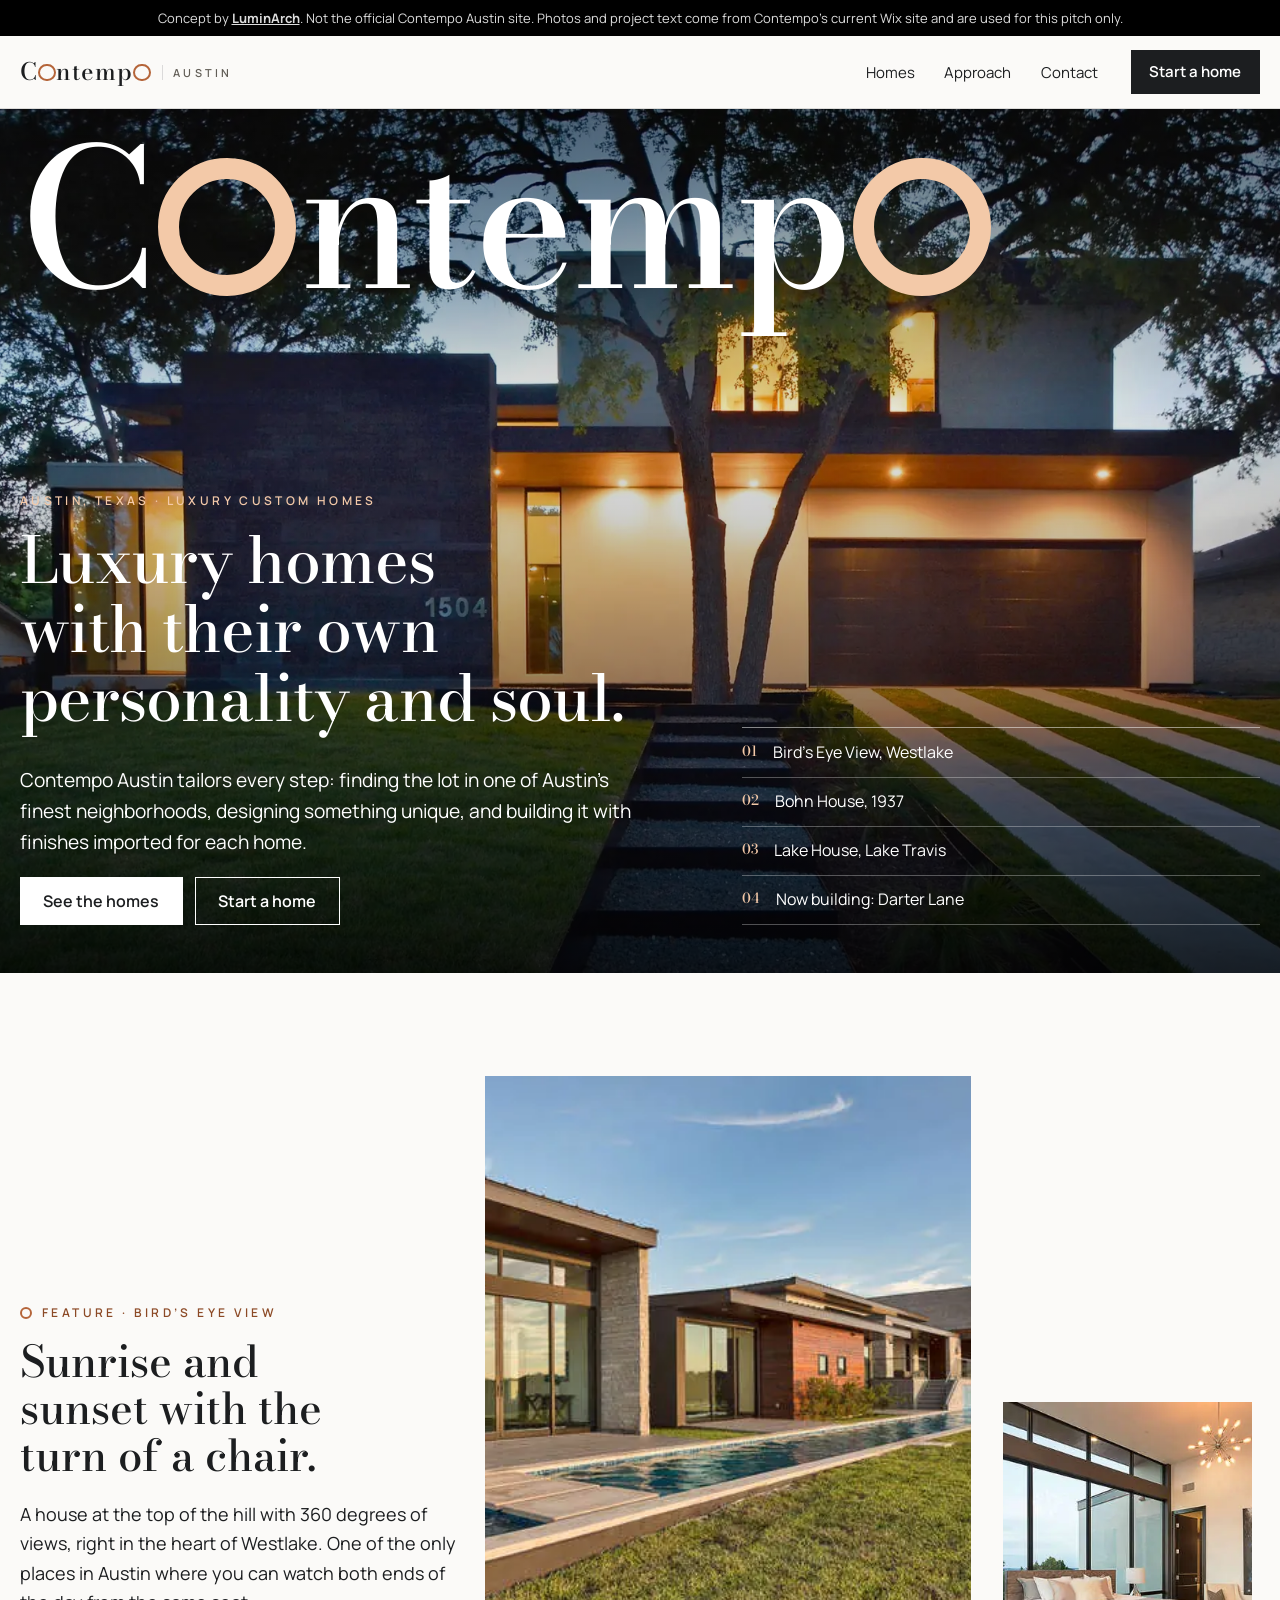
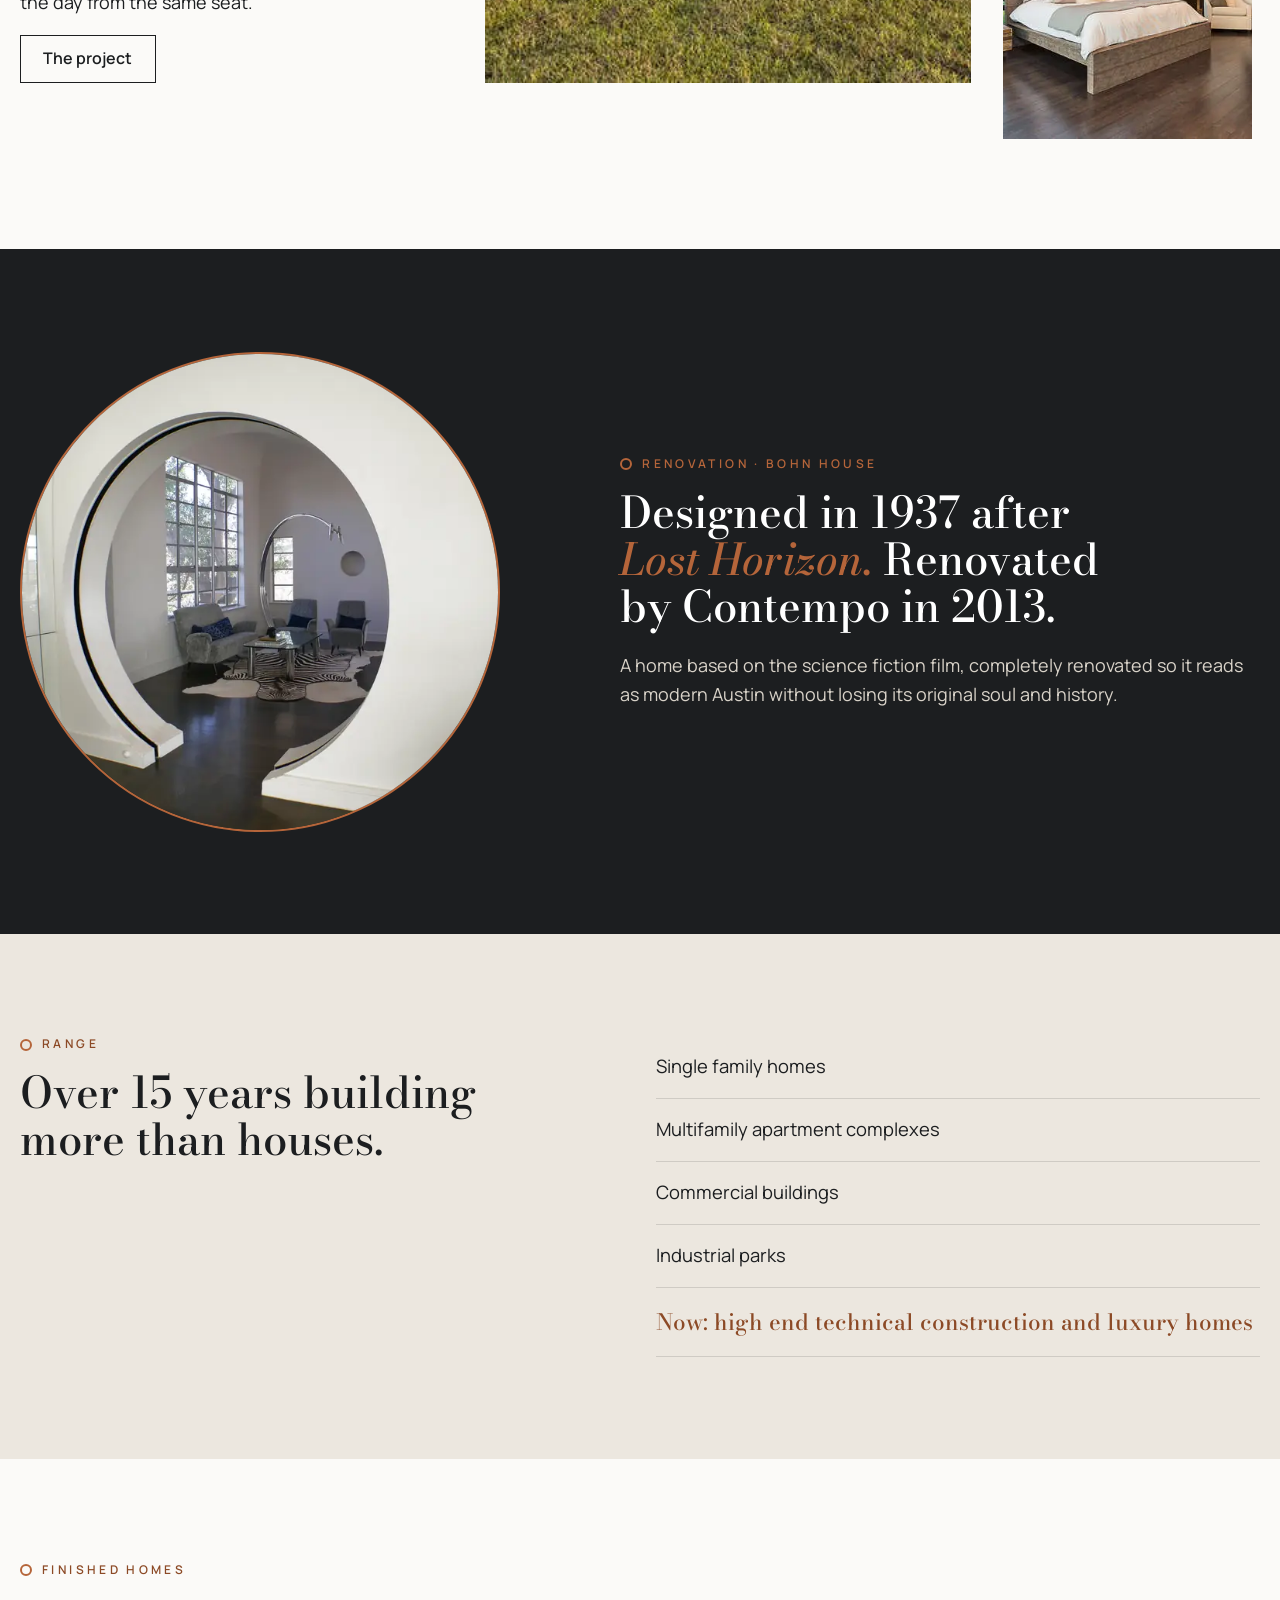
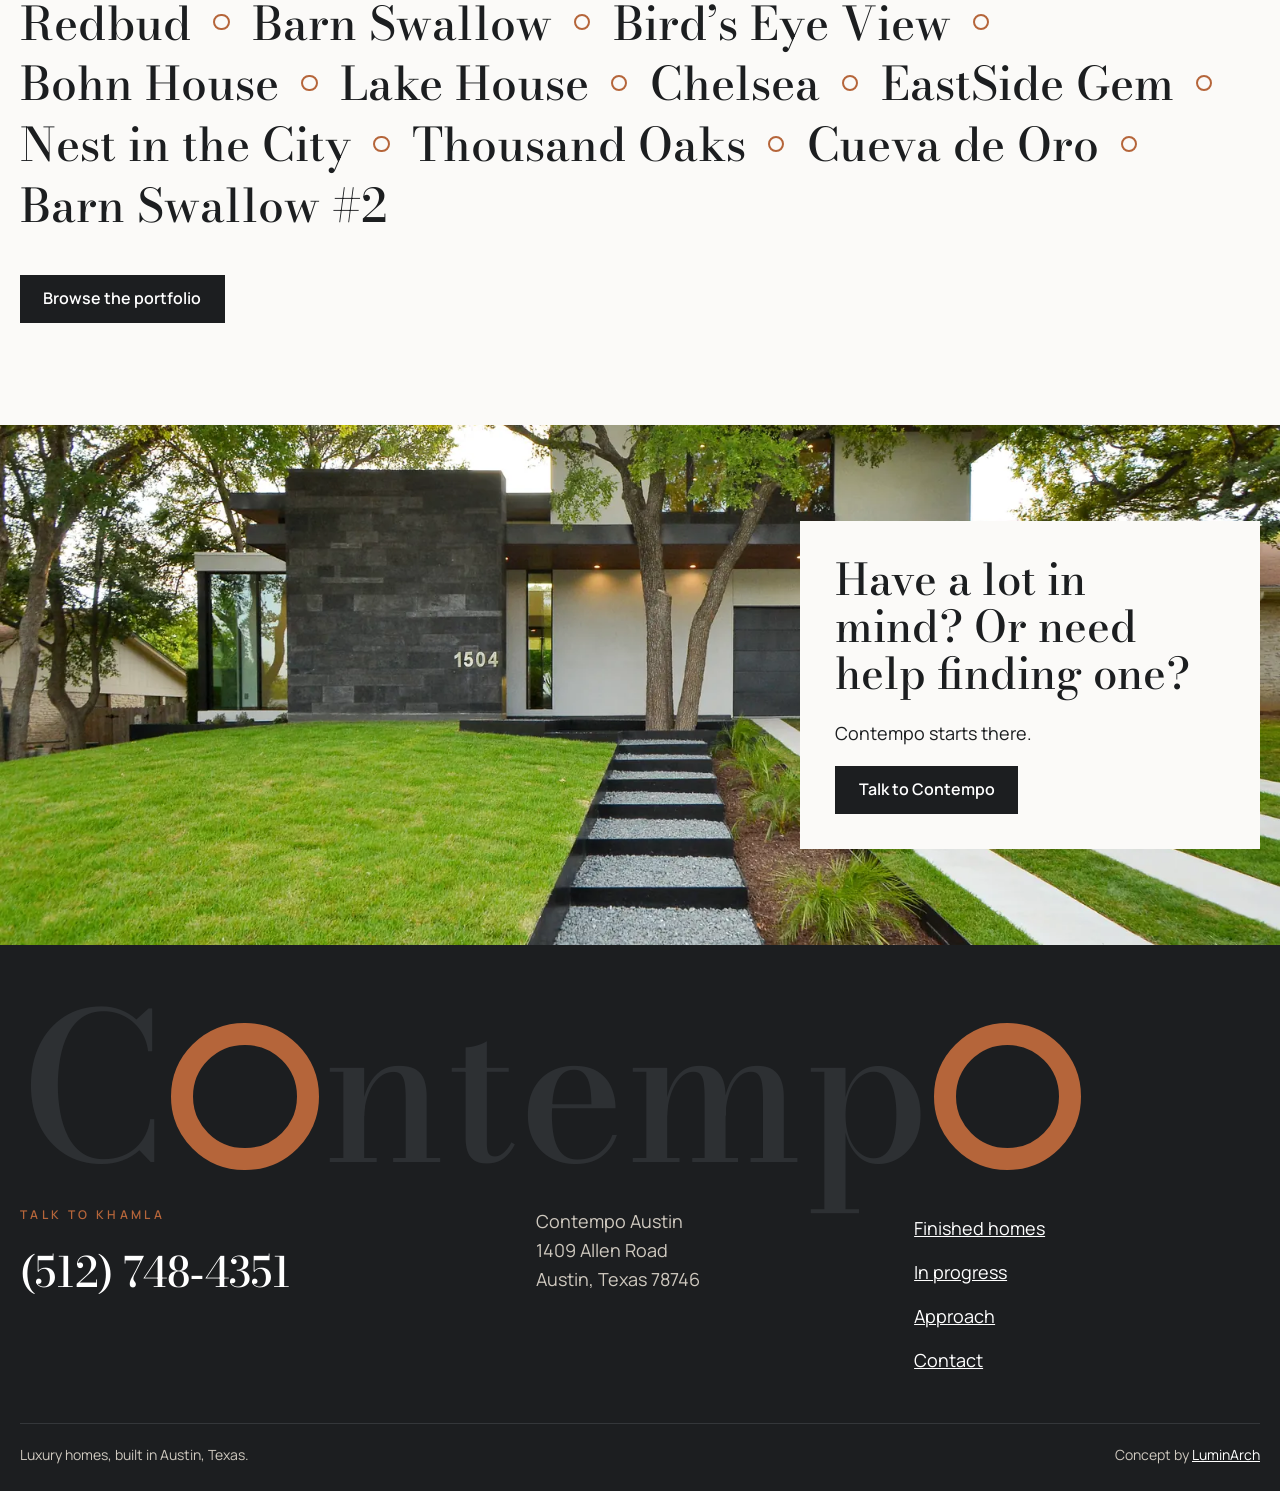
==== index.html @ 7a47520e "Concept site by LuminArch: static build, facts log, design DNA, research" ====
<!doctype html><html lang="en" class="no-js"><head><meta charset="utf-8"><meta name="viewport" content="width=device-width,initial-scale=1">
<title>Contempo Austin | Luxury Custom Homes in Westlake and Austin</title><meta name="description" content="Contempo Austin finds the lot, designs the home and builds it, with finishes imported for each project. See Bird&rsquo;s Eye View and Bohn House, then call us."><link rel="canonical" href="https://contempo-austin-demo.vercel.app/">
<meta property="og:type" content="website"><meta property="og:site_name" content="Contempo Austin (concept)"><meta property="og:title" content="Contempo Austin | Luxury Custom Homes in Westlake and Austin"><meta property="og:description" content="Contempo Austin finds the lot, designs the home and builds it, with finishes imported for each project. See Bird&rsquo;s Eye View and Bohn House, then call us."><meta property="og:url" content="https://contempo-austin-demo.vercel.app/"><meta property="og:image" content="https://contempo-austin-demo.vercel.app/og.png">
<meta name="twitter:card" content="summary_large_image"><meta name="twitter:title" content="Contempo Austin | Luxury Custom Homes in Westlake and Austin"><meta name="twitter:description" content="Contempo Austin finds the lot, designs the home and builds it, with finishes imported for each project. See Bird&rsquo;s Eye View and Bohn House, then call us."><meta name="twitter:image" content="https://contempo-austin-demo.vercel.app/og.png">
<meta name="robots" content="noindex, nofollow"><!-- concept demo, not for indexing -->
<meta name="theme-color" content="#1c1e20">
<link rel="preload" as="font" type="font/woff2" href="fonts/bodoni-moda-normal-500-latin.woff2" crossorigin><link rel="preload" as="font" type="font/woff2" href="fonts/manrope-normal-400-latin.woff2" crossorigin>
<link rel="stylesheet" href="css/design-system.css"><link rel="stylesheet" href="css/components.css"><link rel="stylesheet" href="css/pages.css">
<link rel="icon" href="data:image/svg+xml,%3Csvg xmlns='http://www.w3.org/2000/svg' viewBox='0 0 32 32'%3E%3Crect width='32' height='32' fill='%231c1e20'/%3E%3Ccircle cx='16' cy='16' r='8' stroke='%23b5653a' stroke-width='2.5' fill='none'/%3E%3C/svg%3E">
<script>document.documentElement.classList.replace('no-js','js-ready')</script><script type="application/ld+json">{"@context": "https://schema.org", "@type": "HomeAndConstructionBusiness", "name": "Contempo Austin", "legalName": "ContempoAustin Homes, LLC", "url": "https://contempo-austin-demo.vercel.app/", "telephone": "+1-512-748-4351", "founder": {"@type": "Person", "name": "Khamla Santhavi", "jobTitle": "President and Creative Director"}, "address": {"@type": "PostalAddress", "streetAddress": "1409 Allen Road", "addressLocality": "Austin", "addressRegion": "TX", "postalCode": "78746", "addressCountry": "US"}, "areaServed": "Austin, Texas", "image": "https://contempo-austin-demo.vercel.app/img/modern-dusk.webp"}</script><script type="application/ld+json">{"@context": "https://schema.org", "@type": "BreadcrumbList", "itemListElement": [{"@type": "ListItem", "position": 1, "name": "Home", "item": "https://contempo-austin-demo.vercel.app/"}]}</script></head><body class="pg-index">
<a class="skip" href="#main">Skip to content</a>
<div class="demo-bar">Concept by <a href="https://luminarch.pro">LuminArch</a>. Not the official Contempo Austin site. Photos and project text come from Contempo&rsquo;s current Wix site and are used for this pitch only.</div>
<header class="top"><div class="wrap nav"><a class="mark" href="index.html" aria-label="Contempo Austin home"><span class="wordmark">C<span class="o" aria-hidden="true"></span>ntemp<span class="o" aria-hidden="true"></span></span><small>Austin</small></a>
<button class="menu-btn" aria-expanded="false" aria-controls="menu">Menu</button><ul id="menu"><li><a href="homes.html">Homes</a></li><li><a href="approach.html">Approach</a></li><li><a href="contact.html">Contact</a></li></ul><a class="btn" href="contact.html">Start a home</a></div></header><main id="main">
<section class="cover"><div class="cover-photo"><img src="img/modern-dusk.webp" srcset="img/modern-dusk-800.webp 800w, img/modern-dusk.webp 1600w" sizes="100vw" alt="A modern Contempo home lit up at dusk, with a stepped stone path across the lawn" width="1600" height="1068" fetchpriority="high"></div>
<div class="wrap cover-in">
 <p class="cover-mast rv" aria-hidden="true">C<span class="o" aria-hidden="true"></span>ntemp<span class="o" aria-hidden="true"></span></p>
 <div class="cover-lines rv"><p class="kicker" style="color:#f3c9a8">Austin, Texas &middot; Luxury custom homes</p>
 <h1>Luxury homes with their own personality and soul.</h1>
 <p class="lede">Contempo Austin tailors every step: finding the lot in one of Austin&rsquo;s finest neighborhoods, designing something unique, and building it with finishes imported for each home.</p>
 <div class="cta"><a class="btn light" href="homes.html">See the homes</a><a class="btn btn--plain light" href="contact.html">Start a home</a></div></div>
 <ul class="cover-index rv" aria-label="In this issue"><li><span>01</span>Bird&rsquo;s Eye View, Westlake</li><li><span>02</span>Bohn House, 1937</li><li><span>03</span>Lake House, Lake Travis</li><li><span>04</span>Now building: Darter Lane</li></ul>
</div></section>

<section class="feature"><div class="wrap ft-grid">
 <div class="ft-copy rv"><p class="kicker"><span class="o" aria-hidden="true"></span> Feature &middot; Bird&rsquo;s Eye View</p><h2>Sunrise and sunset with the turn of a chair.</h2>
 <p>A house at the top of the hill with 360 degrees of views, right in the heart of Westlake. One of the only places in Austin where you can watch both ends of the day from the same seat.</p><a class="btn btn--plain" href="homes.html#birds-eye-view">The project</a></div>
 <figure class="ft-a rv"><img src="img/poolside.webp" srcset="img/poolside-800.webp 800w, img/poolside.webp 1600w" sizes="(max-width:900px) 100vw, 40vw" alt="Pool and terrace at Bird&rsquo;s Eye View" width="666" height="444" loading="lazy" decoding="async"></figure>
 <figure class="ft-b rv"><img src="img/bedroom-glass.webp" srcset="img/bedroom-glass-800.webp 800w, img/bedroom-glass.webp 1600w" sizes="(max-width:900px) 60vw, 25vw" alt="Bedroom with full height glass at Bird&rsquo;s Eye View" width="666" height="444" loading="lazy" decoding="async"></figure>
</div></section>

<section class="bohn"><div class="wrap bh-grid">
 <figure class="bh-circle rv"><img src="img/round-door.webp" srcset="img/round-door-800.webp 800w, img/round-door.webp 1600w" sizes="(max-width:900px) 80vw, 40vw" alt="The round doorway at Bohn House" width="1600" height="1228" loading="lazy" decoding="async"></figure>
 <div class="rv"><p class="kicker" style="color:var(--copper)"><span class="o" aria-hidden="true"></span> Renovation &middot; Bohn House</p><h2>Designed in 1937 after <em>Lost Horizon.</em> Renovated by Contempo in 2013.</h2>
 <p>A home based on the science fiction film, completely renovated so it reads as modern Austin without losing its original soul and history.</p></div>
</div></section>

<section class="range"><div class="wrap rg-grid">
 <div class="rv"><p class="kicker"><span class="o" aria-hidden="true"></span> Range</p><h2>Over 15 years building more than houses.</h2></div>
 <ul class="rg-list rv"><li>Single family homes</li><li>Multifamily apartment complexes</li><li>Commercial buildings</li><li>Industrial parks</li><li class="hl">Now: high end technical construction and luxury homes</li></ul>
</div></section>

<section class="index-strip"><div class="wrap"><p class="kicker rv"><span class="o" aria-hidden="true"></span> Finished homes</p>
<ol class="names rv"><li>Redbud</li><li>Barn Swallow</li><li>Bird&rsquo;s Eye View</li><li>Bohn House</li><li>Lake House</li><li>Chelsea</li><li>EastSide Gem</li><li>Nest in the City</li><li>Thousand Oaks</li><li>Cueva de Oro</li><li>Barn Swallow #2</li></ol><a class="btn" href="homes.html">Browse the portfolio</a></div></section>

<section class="closing"><div class="closing-photo"><img src="img/lawn-steps.webp" srcset="img/lawn-steps-800.webp 800w, img/lawn-steps.webp 1600w" sizes="100vw" alt="A Contempo home with stepping stones across the lawn" width="1600" height="1068" loading="lazy" decoding="async"></div><div class="wrap"><div class="cl-card rv"><h2>Have a lot in mind? Or need help finding one?</h2><p>Contempo starts there.</p><a class="btn" href="contact.html">Talk to Contempo</a></div></div></section></main><footer class="foot"><div class="wrap">
<p class="foot-mast">C<span class="o" aria-hidden="true"></span>ntemp<span class="o" aria-hidden="true"></span></p>
<div class="foot-grid"><div><p class="kicker" style="color:var(--copper)">Talk to Khamla</p><p class="foot-call"><a href="tel:+15127484351">(512) 748&#8209;4351</a></p></div>
<address>Contempo Austin<br>1409 Allen Road<br>Austin, Texas 78746</address>
<ul><li><a href="homes.html">Finished homes</a></li><li><a href="homes.html#in-progress">In progress</a></li><li><a href="approach.html">Approach</a></li><li><a href="contact.html">Contact</a></li></ul></div>
<div class="foot-row"><span>Luxury homes, built in Austin, Texas.</span><span>Concept by <a href="https://luminarch.pro">LuminArch</a></span></div></div></footer><script src="js/main.js" defer></script></body></html>
---- css/design-system.css ----
/* Contempo Austin concept tokens. Limestone and charcoal from the homes' facades, pool blue and oak green from the dusk photos, copper from the lit interiors. */
:root{
 --charcoal:#1c1e20; --limestone:#ece7df; --stone:#d9d1c4; --oak:#4a5a3a; --pool:#2c6a88; --copper:#b5653a; --copper-dk:#8c4a26; --ink:#1c1e20; --muted:#625e57; --white:#fbfaf8;
 --page:var(--white); --head:var(--charcoal); --accent:var(--copper-dk); --kick:var(--copper-dk); --link:var(--copper-dk);
 --line:rgba(28,30,32,.14); --line-strong:#8f897f; --focus:var(--pool);
 --nav-bg:rgba(251,250,248,.94); --nav-fg:var(--charcoal);
 --btn-bg:var(--charcoal); --btn-fg:#fff; --btn-plain:var(--charcoal);
 --bar-bg:#000; --bar-fg:#ddd; --ph:var(--pool); --ph-bg:rgba(44,106,136,.08);
 --display:'Bodoni Moda',Didot,Georgia,serif; --body:'Manrope',system-ui,sans-serif; --radius:0; --max:1280px;
}
@font-face {
  font-family: 'Bodoni Moda';
  font-style: italic;
  font-weight: 500;
  font-display: swap;
  src: url(../fonts/bodoni-moda-italic-500-latin.woff2) format('woff2');
  unicode-range: U+0000-00FF, U+0131, U+0152-0153, U+02BB-02BC, U+02C6, U+02DA, U+02DC, U+0304, U+0308, U+0329, U+2000-206F, U+20AC, U+2122, U+2191, U+2193, U+2212, U+2215, U+FEFF, U+FFFD;
}
@font-face {
  font-family: 'Bodoni Moda';
  font-style: normal;
  font-weight: 500;
  font-display: swap;
  src: url(../fonts/bodoni-moda-normal-500-latin.woff2) format('woff2');
  unicode-range: U+0000-00FF, U+0131, U+0152-0153, U+02BB-02BC, U+02C6, U+02DA, U+02DC, U+0304, U+0308, U+0329, U+2000-206F, U+20AC, U+2122, U+2191, U+2193, U+2212, U+2215, U+FEFF, U+FFFD;
}
@font-face {
  font-family: 'Bodoni Moda';
  font-style: normal;
  font-weight: 700;
  font-display: swap;
  src: url(../fonts/bodoni-moda-normal-700-latin.woff2) format('woff2');
  unicode-range: U+0000-00FF, U+0131, U+0152-0153, U+02BB-02BC, U+02C6, U+02DA, U+02DC, U+0304, U+0308, U+0329, U+2000-206F, U+20AC, U+2122, U+2191, U+2193, U+2212, U+2215, U+FEFF, U+FFFD;
}
@font-face {
  font-family: 'Manrope';
  font-style: normal;
  font-weight: 400;
  font-display: swap;
  src: url(../fonts/manrope-normal-400-latin.woff2) format('woff2');
  unicode-range: U+0000-00FF, U+0131, U+0152-0153, U+02BB-02BC, U+02C6, U+02DA, U+02DC, U+0304, U+0308, U+0329, U+2000-206F, U+20AC, U+2122, U+2191, U+2193, U+2212, U+2215, U+FEFF, U+FFFD;
}
@font-face {
  font-family: 'Manrope';
  font-style: normal;
  font-weight: 600;
  font-display: swap;
  src: url(../fonts/manrope-normal-600-latin.woff2) format('woff2');
  unicode-range: U+0000-00FF, U+0131, U+0152-0153, U+02BB-02BC, U+02C6, U+02DA, U+02DC, U+0304, U+0308, U+0329, U+2000-206F, U+20AC, U+2122, U+2191, U+2193, U+2212, U+2215, U+FEFF, U+FFFD;
}
@font-face {
  font-family: 'Manrope';
  font-style: normal;
  font-weight: 700;
  font-display: swap;
  src: url(../fonts/manrope-normal-700-latin.woff2) format('woff2');
  unicode-range: U+0000-00FF, U+0131, U+0152-0153, U+02BB-02BC, U+02C6, U+02DA, U+02DC, U+0304, U+0308, U+0329, U+2000-206F, U+20AC, U+2122, U+2191, U+2193, U+2212, U+2215, U+FEFF, U+FFFD;
}
---- css/components.css ----
/* Shared mechanics. Colors and type come from design-system.css tokens. */
*,*::before,*::after{box-sizing:border-box}
html{-webkit-text-size-adjust:100%;scroll-behavior:smooth}
@media (prefers-reduced-motion:reduce){html{scroll-behavior:auto}*{animation:none!important;transition:none!important}}
body{margin:0;background:var(--page);color:var(--ink);font:400 var(--fs-body,18px)/1.62 var(--body);text-rendering:optimizeLegibility;overflow-x:hidden}
img{max-width:100%;height:auto;display:block}
a{color:var(--link)}
h1,h2,h3,h4{font-family:var(--display);line-height:1.08;margin:0 0 .5em;text-wrap:balance;color:var(--head,inherit)}
p{margin:0 0 1em;max-width:68ch}
.wrap{width:min(100% - 2.5rem,var(--max,1240px));margin-inline:auto}
@media (max-width:420px){.wrap{width:calc(100% - 2rem)}}
:focus-visible{outline:3px solid var(--focus);outline-offset:3px;border-radius:2px}
.skip{position:absolute;left:-999px;top:0;background:var(--ink);color:#fff;padding:.7rem 1rem;z-index:99}.skip:focus{left:1rem}
.demo-bar{background:var(--bar-bg,#111);color:var(--bar-fg,#eee);font:500 13px/1.45 var(--body);padding:.55rem 1.25rem;text-align:center}
.demo-bar a{color:inherit;font-weight:700}
.kicker{font:600 12px/1.4 var(--body);letter-spacing:.28em;text-transform:uppercase;color:var(--kick,var(--accent));margin:0 0 1rem;display:flex;align-items:center;gap:.6rem;flex-wrap:wrap}
.top{position:sticky;top:0;z-index:40;background:var(--nav-bg);backdrop-filter:saturate(1.2) blur(10px);-webkit-backdrop-filter:saturate(1.2) blur(10px);border-bottom:1px solid var(--line)}
.nav{display:flex;align-items:center;gap:1.25rem;min-height:72px}
.nav .mark{margin-right:auto;display:flex;align-items:center;gap:.7rem;text-decoration:none;color:var(--nav-fg);min-height:44px}
#menu{list-style:none;display:flex;gap:.25rem;margin:0;padding:0}
#menu a{display:flex;align-items:center;min-height:44px;padding:0 .8rem;text-decoration:none;color:var(--nav-fg);font:500 15px var(--body);border-radius:4px}
#menu a:hover,#menu a[aria-current]{color:var(--accent-ink,var(--accent))}
#menu a[aria-current]{text-decoration:underline;text-underline-offset:6px;text-decoration-thickness:2px}
.menu-btn{display:none;min-height:44px;min-width:64px;padding:0 1rem;border:1.5px solid currentColor;background:transparent;color:var(--nav-fg);font:600 15px var(--body);border-radius:999px;cursor:pointer}
.btn{display:inline-flex;align-items:center;justify-content:center;gap:.5rem;min-height:48px;padding:.75rem 1.4rem;border-radius:var(--radius,4px);background:var(--btn-bg);color:var(--btn-fg);text-decoration:none;font:600 16px/1.2 var(--body);border:1.5px solid var(--btn-bg);cursor:pointer;transition:transform .2s,background .2s,color .2s}
.btn:hover{transform:translateY(-2px)}
.btn--plain{background:transparent;color:var(--btn-plain,var(--ink));border-color:currentColor}
.top .btn{min-height:44px;padding:.55rem 1.1rem;font-size:15px}
@media (max-width:900px){
 .menu-btn{display:inline-flex;align-items:center;justify-content:center}
 #menu{display:none;position:absolute;left:0;right:0;top:100%;flex-direction:column;background:var(--menu-bg,var(--page));padding:.5rem 1.25rem 1.25rem;border-bottom:1px solid var(--line);box-shadow:0 18px 30px -20px rgba(0,0,0,.4)}
 #menu.open{display:flex}
 #menu a{font-size:18px;color:var(--menu-fg,var(--ink));border-bottom:1px solid var(--line)}
 .nav{position:relative}
}
@media (max-width:520px){.top .btn{display:none}.nav{gap:.6rem}}
.rv{opacity:1}
.js-ready .rv{opacity:0;transform:translateY(22px);transition:opacity .8s cubic-bezier(.22,1,.36,1),transform .8s cubic-bezier(.22,1,.36,1)}
.js-ready .rv.in{opacity:1;transform:none}
@media (prefers-reduced-motion:reduce){.js-ready .rv{opacity:1;transform:none}}
.ph{border:1.5px dashed var(--ph,#b08a3e);background:var(--ph-bg,rgba(176,138,62,.08));padding:1rem 1.2rem;border-radius:6px;font-size:16px}
.ph b{font-family:var(--body);letter-spacing:.06em;text-transform:uppercase;font-size:12px;display:block;margin-bottom:.25rem}
.note{font-size:15px;color:var(--muted)}
form .fld{display:flex;flex-direction:column;gap:.35rem;margin-bottom:1rem}
form label{font:600 14px var(--body);letter-spacing:.02em}
form input,form select,form textarea{font:400 16px/1.4 var(--body);padding:.8rem .9rem;border:1.5px solid var(--line-strong,#999);border-radius:var(--radius,4px);background:var(--field,#fff);color:var(--ink);min-height:48px;width:100%}
form textarea{min-height:120px}
.formmsg{min-height:1.5em;font-weight:600}
.sr{position:absolute;width:1px;height:1px;overflow:hidden;clip:rect(0 0 0 0);white-space:nowrap}
.nowrap{white-space:nowrap}
---- css/pages.css ----
/* Contempo layouts. Hero: magazine cover. Signature: the circle (Bohn House round doorway) as the letter O. */
.o{display:inline-block;width:.72em;height:.72em;border:.11em solid var(--copper);border-radius:50%;vertical-align:-.04em;margin:0 .02em}
.kicker .o{width:12px;height:12px;border-width:2px}
.wordmark{font:500 24px/1 var(--display);letter-spacing:.04em;color:var(--charcoal)}
.mark small{font:600 11px var(--body);letter-spacing:.3em;text-transform:uppercase;color:var(--muted);border-left:1px solid var(--line);padding-left:.6rem}
h1{font-size:clamp(2.3rem,5vw,4.3rem);font-weight:500;letter-spacing:-.015em}
h2{font-size:clamp(1.8rem,3.4vw,2.9rem);font-weight:500}
h2 em{font-style:italic;color:var(--copper)}
.lede{font-size:clamp(1.05rem,1.5vw,1.2rem)}
section{padding:clamp(3.5rem,8vw,7rem) 0}
.cta{display:flex;flex-wrap:wrap;gap:.75rem}
.btn.light{background:#fff;color:var(--charcoal);border-color:#fff}.btn--plain.light{background:transparent;color:#fff;border-color:#fff}
.cover{position:relative;padding:0;min-height:min(96vh,900px);display:grid;color:#fff;isolation:isolate;--head:#fff}
.cover-photo{position:absolute;inset:0;z-index:-1}.cover-photo img{width:100%;height:100%;object-fit:cover}
.cover-photo::after{content:"";position:absolute;inset:0;background:linear-gradient(180deg,rgba(0,0,0,.55),rgba(0,0,0,.1) 35%,rgba(0,0,0,.25) 55%,rgba(0,0,0,.82))}
.cover-in{display:grid;grid-template-columns:1.3fr 1fr;grid-template-rows:auto 1fr;gap:1rem 3rem;padding:1.5rem 0 3rem}
.cover-mast{grid-column:1/-1;margin:0;font:500 clamp(4rem,15vw,13rem)/.9 var(--display);letter-spacing:-.02em;color:#fff;max-width:none;white-space:nowrap}
.cover-mast .o{border-color:#f3c9a8}
.cover-lines{align-self:end;max-width:640px}
.cover-index{align-self:end;list-style:none;margin:0;padding:0;border-top:1px solid rgba(255,255,255,.5)}
.cover-index li{display:flex;gap:1rem;padding:.7rem 0;border-bottom:1px solid rgba(255,255,255,.3);font-size:16px}
.cover-index span{font:500 14px var(--display);color:#f3c9a8}
@media (max-width:900px){.cover-in{grid-template-columns:1fr}.cover-index{display:none}.cover{min-height:0}.cover-lines{margin-top:28vh}}
.ft-grid{display:grid;grid-template-columns:1fr 1.1fr .6fr;gap:1.5rem;align-items:end}
.ft-grid figure{margin:0}.ft-a img{aspect-ratio:4/5;object-fit:cover;width:100%}.ft-b{margin-bottom:-4rem!important}.ft-b img{aspect-ratio:3/4;object-fit:cover;width:100%;border:8px solid var(--white)}
@media (max-width:900px){.ft-grid{grid-template-columns:1fr 1fr}.ft-copy{grid-column:1/-1}.ft-b{margin-bottom:0!important}}
.bohn{background:var(--charcoal);color:#d8d2c8;--head:#fff;margin-top:4rem}
.bh-grid{display:grid;grid-template-columns:.9fr 1.1fr;gap:clamp(2rem,6vw,5rem);align-items:center}
.bh-circle{margin:0;aspect-ratio:1;border-radius:50%;overflow:hidden;border:2px solid var(--copper);max-width:480px;width:100%}
.bh-circle img{width:100%;height:100%;object-fit:cover}
@media (max-width:800px){.bh-grid{grid-template-columns:1fr}.bh-circle{max-width:320px}}
.range{background:var(--limestone)}
.rg-grid{display:grid;grid-template-columns:1fr 1fr;gap:2rem;align-items:start}
.rg-list{list-style:none;margin:0;padding:0}.rg-list li{padding:1rem 0;border-bottom:1px solid var(--line);font-size:1.15rem}
.rg-list .hl{font-family:var(--display);font-size:1.4rem;color:var(--copper-dk)}
@media (max-width:800px){.rg-grid{grid-template-columns:1fr}}
.names{list-style:none;margin:0 0 2.5rem;padding:0;display:flex;flex-wrap:wrap;gap:.2rem 1.4rem;font:500 clamp(1.6rem,3.6vw,3rem)/1.25 var(--display)}
.names li:not(:last-child)::after{content:"";display:inline-block;width:.35em;height:.35em;border:2px solid var(--copper);border-radius:50%;margin-left:1.4rem;vertical-align:.2em}
.closing{position:relative;padding:0;min-height:520px;display:grid;align-items:center;isolation:isolate}
.closing-photo{position:absolute;inset:0;z-index:-1}.closing-photo img{width:100%;height:100%;object-fit:cover}
.cl-card{background:var(--white);max-width:460px;padding:2.2rem;margin-left:auto}
.page-head{padding:clamp(3rem,7vw,5.5rem) 0 1rem}
.page-head h1{max-width:18ch}
.pj-grid{display:grid;grid-template-columns:.8fr 1.2fr;gap:clamp(2rem,5vw,4rem);align-items:start;border-top:1px solid var(--line);padding-top:2.5rem}
.pj-copy{position:sticky;top:110px}
.pj-imgs{display:grid;gap:1rem}.pj-imgs figure{margin:0}
.proj{padding:2.5rem 0}
@media (max-width:900px){.pj-grid{grid-template-columns:1fr}.pj-copy{position:static}}
.ip-grid{display:grid;grid-template-columns:1fr 1fr;gap:1.25rem}
.ip-grid figure{margin:0}.ip-grid figcaption{padding-top:.6rem;font-size:16px}.ip-grid b{font-family:var(--display);font-size:1.2rem;margin-right:.5rem}
@media (max-width:700px){.ip-grid{grid-template-columns:1fr}}
.more-grid{display:grid;grid-template-columns:repeat(3,1fr);gap:1rem;margin-bottom:1.5rem}
.more-grid figure{margin:0}.more-grid img{aspect-ratio:3/2;object-fit:cover;width:100%}
.more-grid figure:nth-child(2){transform:translateY(2rem)}
@media (max-width:700px){.more-grid{grid-template-columns:1fr}.more-grid figure:nth-child(2){transform:none}}
.st{list-style:none;margin:0;padding:0;counter-reset:s}
.st li{display:grid;grid-template-columns:auto 1fr;gap:2rem;padding:2rem 0;border-top:1px solid var(--line)}
.st .num{font:500 clamp(3rem,7vw,5.5rem)/.9 var(--display);color:var(--copper)}
.st li:nth-child(even){margin-left:clamp(0rem,10vw,10rem)}
.leader{background:var(--limestone)}
.ld-grid{display:grid;grid-template-columns:.6fr 1.4fr;gap:3rem;align-items:center}
.ph-portrait{aspect-ratio:1;border-radius:50%;border:1.5px dashed var(--pool);display:grid;place-items:center;color:var(--pool);max-width:300px;width:100%;background:var(--white)}
@media (max-width:800px){.ld-grid{grid-template-columns:1fr}.ph-portrait{max-width:220px}}
.ct-grid{display:grid;grid-template-columns:1.2fr 1fr;gap:clamp(2rem,6vw,5rem);align-items:start}
.ct-big{font:500 clamp(2rem,4vw,3rem) var(--display)}.ct-big a{color:var(--charcoal);text-decoration:none}
.contact address{font-style:normal;margin-bottom:1.5rem}
@media (max-width:800px){.ct-grid{grid-template-columns:1fr}}
.foot{background:var(--charcoal);color:#cfc9bf;padding:3.5rem 0 1.5rem;overflow:hidden}
.foot a{color:#fff}
.foot-mast{font:500 clamp(4rem,16vw,14rem)/.85 var(--display);color:#2d3033;margin:0 0 2rem;max-width:none;white-space:nowrap}
.foot-mast .o{border-color:var(--copper)}
.foot-grid{display:grid;grid-template-columns:1.4fr 1fr 1fr;gap:2rem}
.foot-call{font:500 clamp(1.8rem,3.5vw,2.6rem) var(--display)}.foot-call a{text-decoration:none}
.foot address{font-style:normal}.foot ul{list-style:none;margin:0;padding:0}.foot li a{display:inline-flex;min-height:44px;align-items:center}
.foot-row{display:flex;justify-content:space-between;flex-wrap:wrap;gap:1rem;border-top:1px solid #34373a;margin-top:2.5rem;padding-top:1.25rem;font-size:14px}
@media (max-width:800px){.foot-grid{grid-template-columns:1fr}}
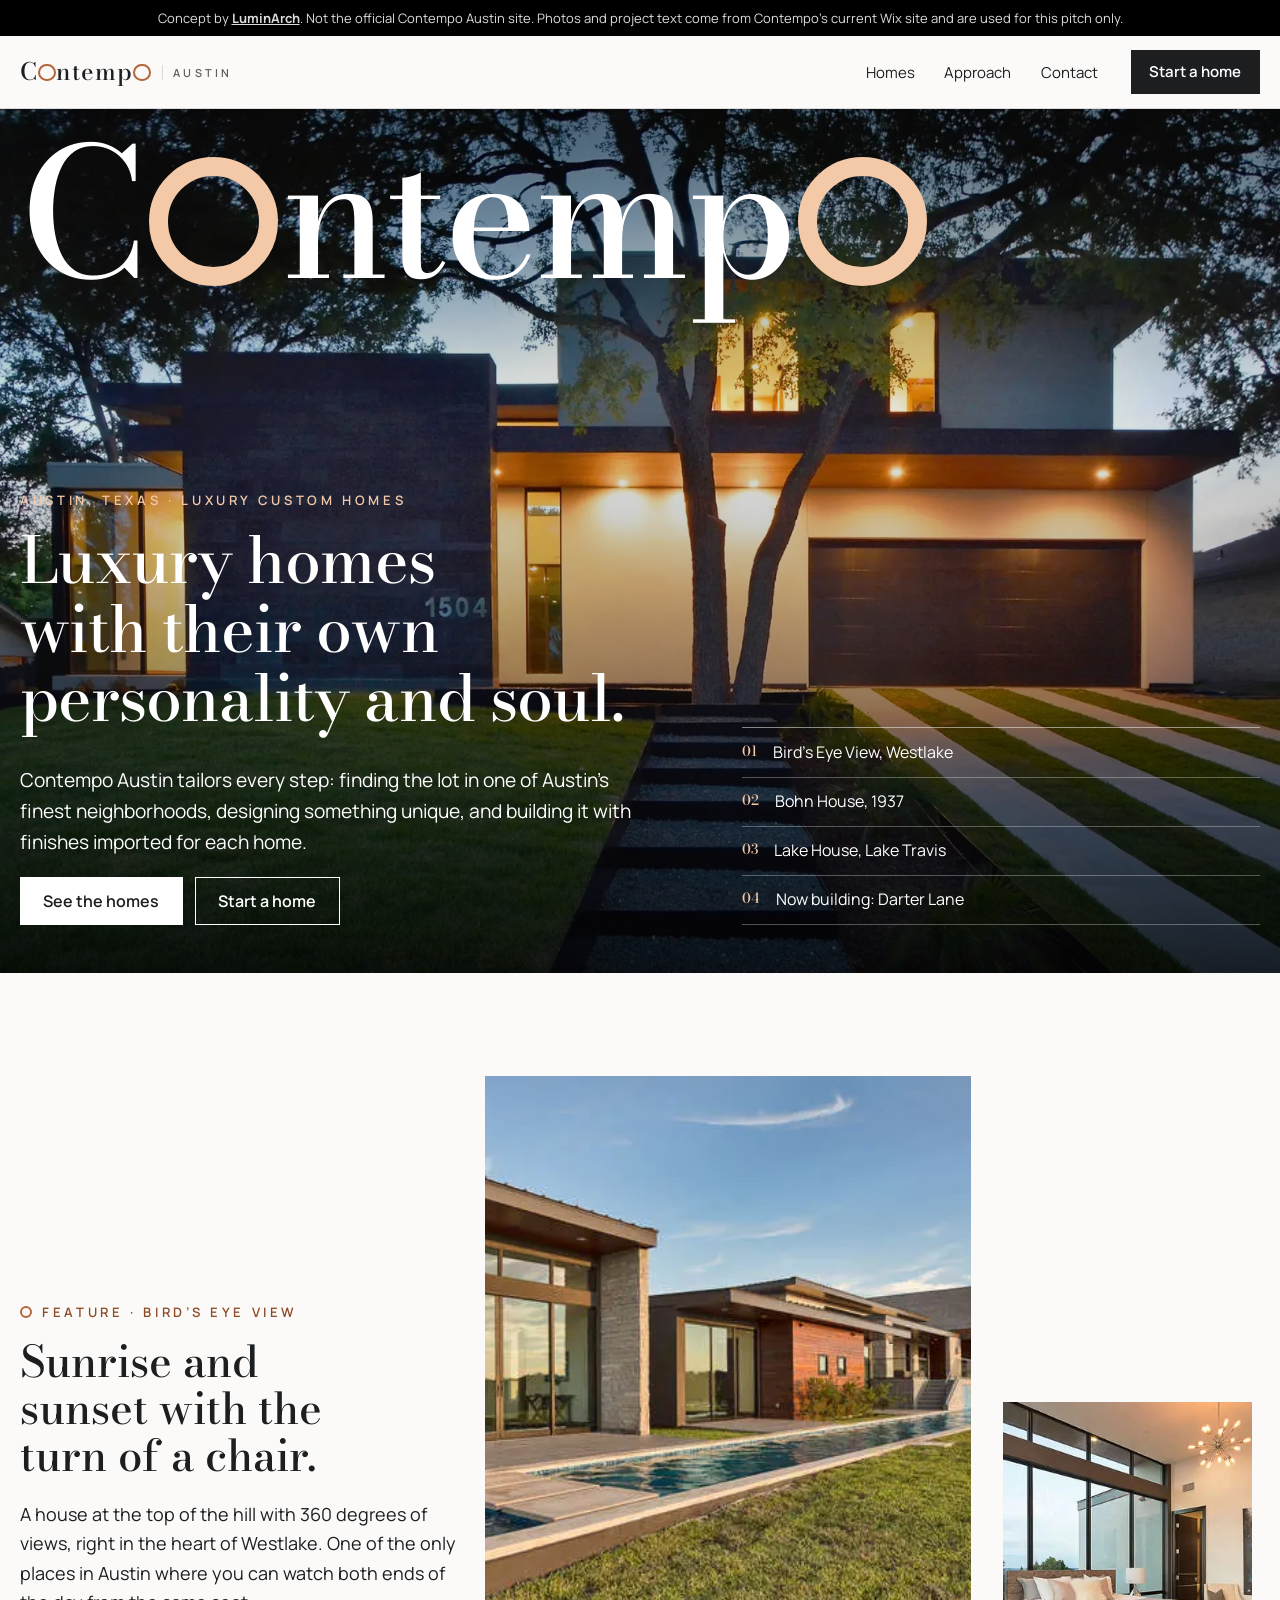
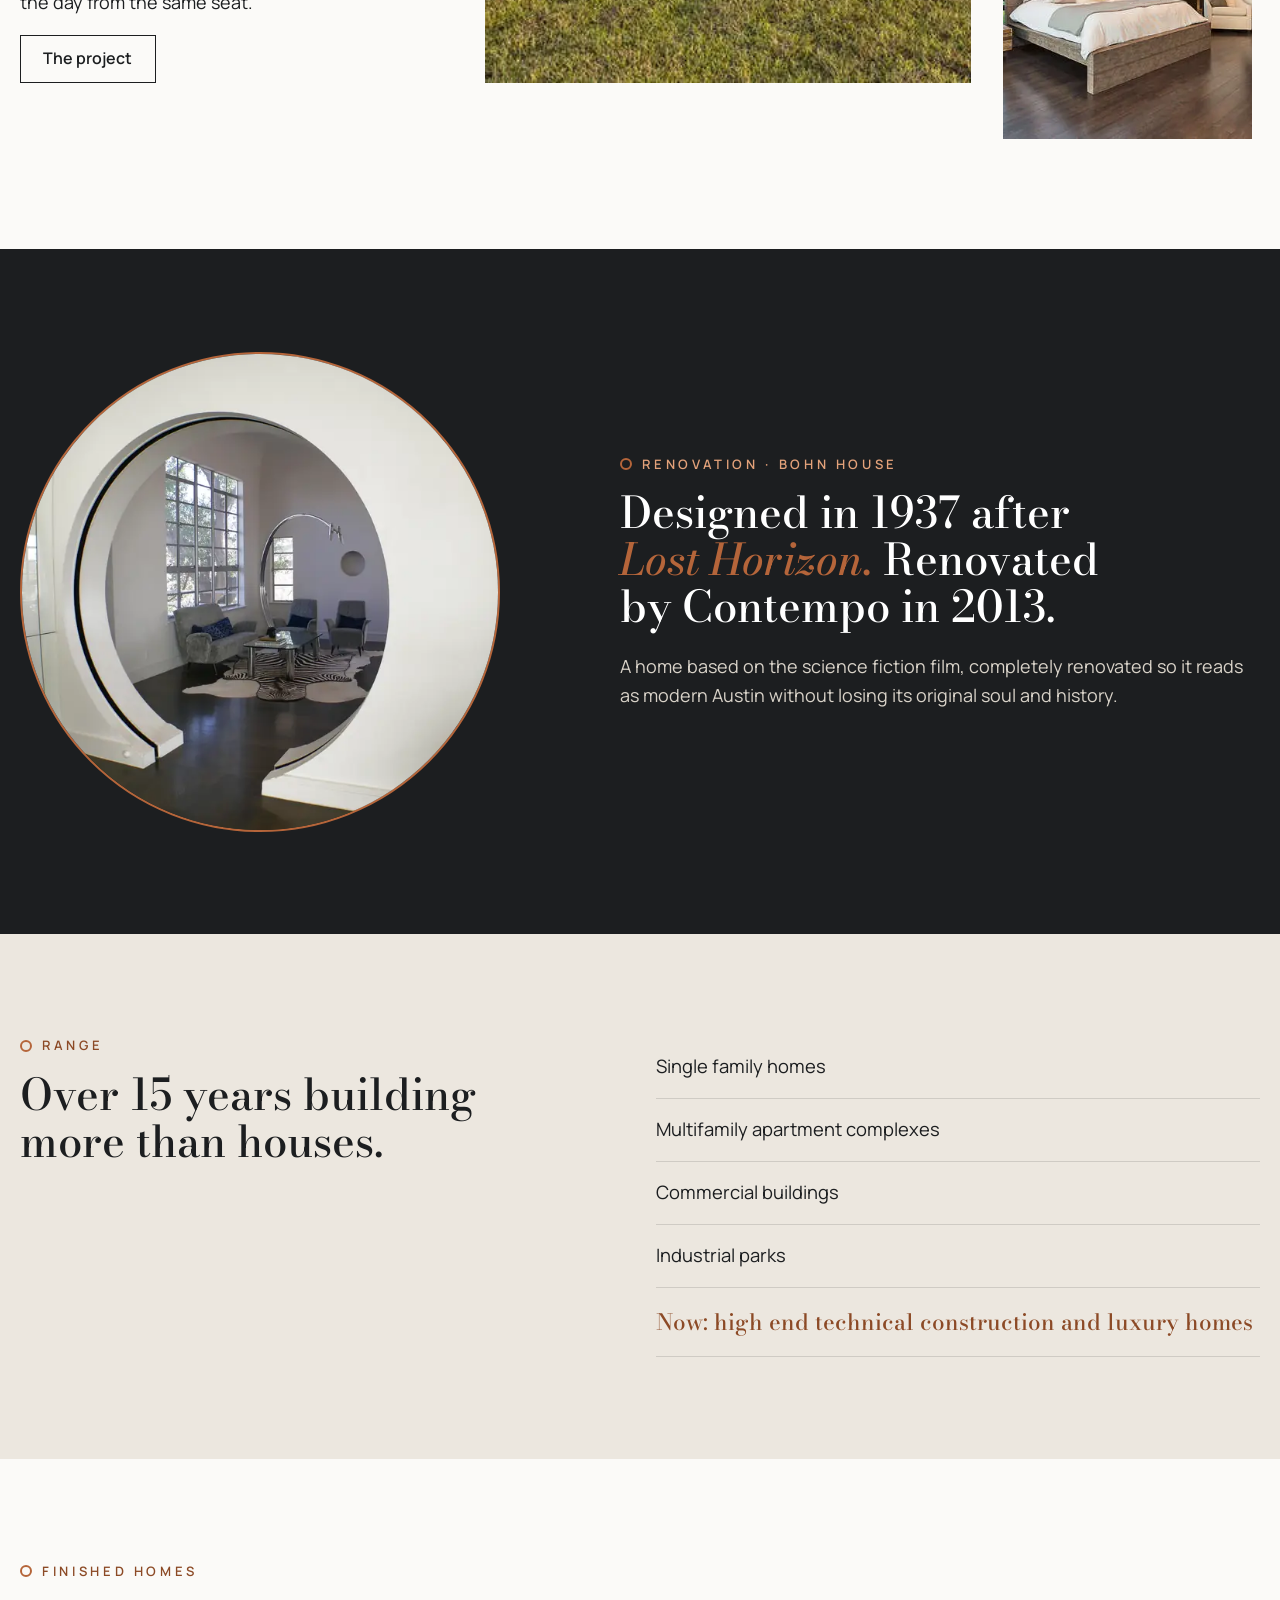
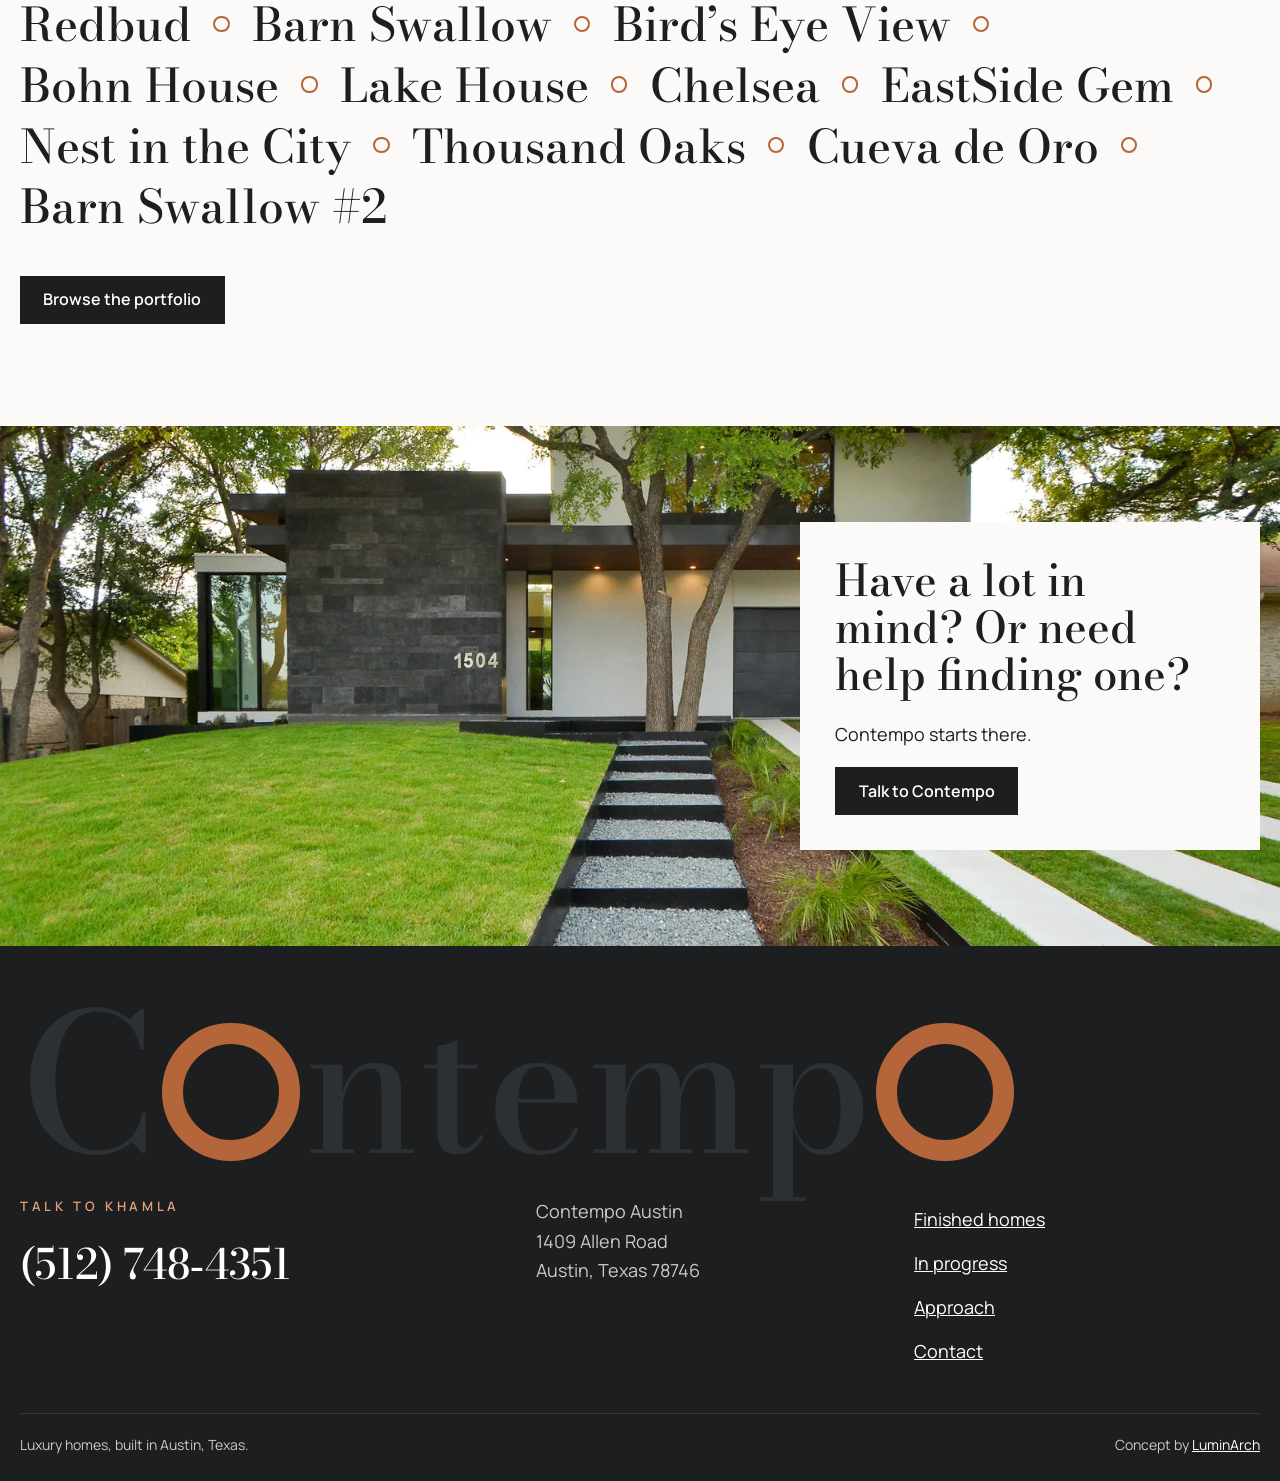
==== commit 8c1de597: "QA fixes: 13px kickers, scroll reveal sweep, logo link names, 320px masthead, contrast, rendering as" ====
--- a/index.html
+++ b/index.html
@@ -10,7 +10,7 @@
 <script>document.documentElement.classList.replace('no-js','js-ready')</script><script type="application/ld+json">{"@context": "https://schema.org", "@type": "HomeAndConstructionBusiness", "name": "Contempo Austin", "legalName": "ContempoAustin Homes, LLC", "url": "https://contempo-austin-demo.vercel.app/", "telephone": "+1-512-748-4351", "founder": {"@type": "Person", "name": "Khamla Santhavi", "jobTitle": "President and Creative Director"}, "address": {"@type": "PostalAddress", "streetAddress": "1409 Allen Road", "addressLocality": "Austin", "addressRegion": "TX", "postalCode": "78746", "addressCountry": "US"}, "areaServed": "Austin, Texas", "image": "https://contempo-austin-demo.vercel.app/img/modern-dusk.webp"}</script><script type="application/ld+json">{"@context": "https://schema.org", "@type": "BreadcrumbList", "itemListElement": [{"@type": "ListItem", "position": 1, "name": "Home", "item": "https://contempo-austin-demo.vercel.app/"}]}</script></head><body class="pg-index">
 <a class="skip" href="#main">Skip to content</a>
 <div class="demo-bar">Concept by <a href="https://luminarch.pro">LuminArch</a>. Not the official Contempo Austin site. Photos and project text come from Contempo&rsquo;s current Wix site and are used for this pitch only.</div>
-<header class="top"><div class="wrap nav"><a class="mark" href="index.html" aria-label="Contempo Austin home"><span class="wordmark">C<span class="o" aria-hidden="true"></span>ntemp<span class="o" aria-hidden="true"></span></span><small>Austin</small></a>
+<header class="top"><div class="wrap nav"><a class="mark" href="index.html"><span class="wordmark">C<span class="o" aria-hidden="true"></span>ntemp<span class="o" aria-hidden="true"></span></span><small>Austin</small></a>
 <button class="menu-btn" aria-expanded="false" aria-controls="menu">Menu</button><ul id="menu"><li><a href="homes.html">Homes</a></li><li><a href="approach.html">Approach</a></li><li><a href="contact.html">Contact</a></li></ul><a class="btn" href="contact.html">Start a home</a></div></header><main id="main">
 <section class="cover"><div class="cover-photo"><img src="img/modern-dusk.webp" srcset="img/modern-dusk-800.webp 800w, img/modern-dusk.webp 1600w" sizes="100vw" alt="A modern Contempo home lit up at dusk, with a stepped stone path across the lawn" width="1600" height="1068" fetchpriority="high"></div>
 <div class="wrap cover-in">
@@ -31,7 +31,7 @@
 
 <section class="bohn"><div class="wrap bh-grid">
  <figure class="bh-circle rv"><img src="img/round-door.webp" srcset="img/round-door-800.webp 800w, img/round-door.webp 1600w" sizes="(max-width:900px) 80vw, 40vw" alt="The round doorway at Bohn House" width="1600" height="1228" loading="lazy" decoding="async"></figure>
- <div class="rv"><p class="kicker" style="color:var(--copper)"><span class="o" aria-hidden="true"></span> Renovation &middot; Bohn House</p><h2>Designed in 1937 after <em>Lost Horizon.</em> Renovated by Contempo in 2013.</h2>
+ <div class="rv"><p class="kicker" style="color:#e3a27a"><span class="o" aria-hidden="true"></span> Renovation &middot; Bohn House</p><h2>Designed in 1937 after <em>Lost Horizon.</em> Renovated by Contempo in 2013.</h2>
  <p>A home based on the science fiction film, completely renovated so it reads as modern Austin without losing its original soul and history.</p></div>
 </div></section>
 
@@ -44,8 +44,8 @@
 <ol class="names rv"><li>Redbud</li><li>Barn Swallow</li><li>Bird&rsquo;s Eye View</li><li>Bohn House</li><li>Lake House</li><li>Chelsea</li><li>EastSide Gem</li><li>Nest in the City</li><li>Thousand Oaks</li><li>Cueva de Oro</li><li>Barn Swallow #2</li></ol><a class="btn" href="homes.html">Browse the portfolio</a></div></section>
 
 <section class="closing"><div class="closing-photo"><img src="img/lawn-steps.webp" srcset="img/lawn-steps-800.webp 800w, img/lawn-steps.webp 1600w" sizes="100vw" alt="A Contempo home with stepping stones across the lawn" width="1600" height="1068" loading="lazy" decoding="async"></div><div class="wrap"><div class="cl-card rv"><h2>Have a lot in mind? Or need help finding one?</h2><p>Contempo starts there.</p><a class="btn" href="contact.html">Talk to Contempo</a></div></div></section></main><footer class="foot"><div class="wrap">
-<p class="foot-mast">C<span class="o" aria-hidden="true"></span>ntemp<span class="o" aria-hidden="true"></span></p>
-<div class="foot-grid"><div><p class="kicker" style="color:var(--copper)">Talk to Khamla</p><p class="foot-call"><a href="tel:+15127484351">(512) 748&#8209;4351</a></p></div>
+<p class="foot-mast" aria-hidden="true">C<span class="o" aria-hidden="true"></span>ntemp<span class="o" aria-hidden="true"></span></p>
+<div class="foot-grid"><div><p class="kicker" style="color:#e3a27a">Talk to Khamla</p><p class="foot-call"><a href="tel:+15127484351">(512) 748&#8209;4351</a></p></div>
 <address>Contempo Austin<br>1409 Allen Road<br>Austin, Texas 78746</address>
 <ul><li><a href="homes.html">Finished homes</a></li><li><a href="homes.html#in-progress">In progress</a></li><li><a href="approach.html">Approach</a></li><li><a href="contact.html">Contact</a></li></ul></div>
 <div class="foot-row"><span>Luxury homes, built in Austin, Texas.</span><span>Concept by <a href="https://luminarch.pro">LuminArch</a></span></div></div></footer><script src="js/main.js" defer></script></body></html>
--- a/css/components.css
+++ b/css/components.css
@@ -13,7 +13,7 @@
 .skip{position:absolute;left:-999px;top:0;background:var(--ink);color:#fff;padding:.7rem 1rem;z-index:99}.skip:focus{left:1rem}
 .demo-bar{background:var(--bar-bg,#111);color:var(--bar-fg,#eee);font:500 13px/1.45 var(--body);padding:.55rem 1.25rem;text-align:center}
 .demo-bar a{color:inherit;font-weight:700}
-.kicker{font:600 12px/1.4 var(--body);letter-spacing:.28em;text-transform:uppercase;color:var(--kick,var(--accent));margin:0 0 1rem;display:flex;align-items:center;gap:.6rem;flex-wrap:wrap}
+.kicker{font:600 13px/1.4 var(--body);letter-spacing:.28em;text-transform:uppercase;color:var(--kick,var(--accent));margin:0 0 1rem;display:flex;align-items:center;gap:.6rem;flex-wrap:wrap}
 .top{position:sticky;top:0;z-index:40;background:var(--nav-bg);backdrop-filter:saturate(1.2) blur(10px);-webkit-backdrop-filter:saturate(1.2) blur(10px);border-bottom:1px solid var(--line)}
 .nav{display:flex;align-items:center;gap:1.25rem;min-height:72px}
 .nav .mark{margin-right:auto;display:flex;align-items:center;gap:.7rem;text-decoration:none;color:var(--nav-fg);min-height:44px}
--- a/css/pages.css
+++ b/css/pages.css
@@ -14,7 +14,7 @@
 .cover-photo{position:absolute;inset:0;z-index:-1}.cover-photo img{width:100%;height:100%;object-fit:cover}
 .cover-photo::after{content:"";position:absolute;inset:0;background:linear-gradient(180deg,rgba(0,0,0,.55),rgba(0,0,0,.1) 35%,rgba(0,0,0,.25) 55%,rgba(0,0,0,.82))}
 .cover-in{display:grid;grid-template-columns:1.3fr 1fr;grid-template-rows:auto 1fr;gap:1rem 3rem;padding:1.5rem 0 3rem}
-.cover-mast{grid-column:1/-1;margin:0;font:500 clamp(4rem,15vw,13rem)/.9 var(--display);letter-spacing:-.02em;color:#fff;max-width:none;white-space:nowrap}
+.cover-mast{grid-column:1/-1;margin:0;font:500 clamp(2.6rem,14vw,13rem)/.9 var(--display);letter-spacing:-.02em;color:#fff;max-width:none;white-space:nowrap}
 .cover-mast .o{border-color:#f3c9a8}
 .cover-lines{align-self:end;max-width:640px}
 .cover-index{align-self:end;list-style:none;margin:0;padding:0;border-top:1px solid rgba(255,255,255,.5)}
@@ -67,7 +67,7 @@
 @media (max-width:800px){.ct-grid{grid-template-columns:1fr}}
 .foot{background:var(--charcoal);color:#cfc9bf;padding:3.5rem 0 1.5rem;overflow:hidden}
 .foot a{color:#fff}
-.foot-mast{font:500 clamp(4rem,16vw,14rem)/.85 var(--display);color:#2d3033;margin:0 0 2rem;max-width:none;white-space:nowrap}
+.foot-mast{font:500 clamp(2.6rem,15vw,14rem)/.85 var(--display);color:#2d3033;margin:0 0 2rem;max-width:none;white-space:nowrap}
 .foot-mast .o{border-color:var(--copper)}
 .foot-grid{display:grid;grid-template-columns:1.4fr 1fr 1fr;gap:2rem}
 .foot-call{font:500 clamp(1.8rem,3.5vw,2.6rem) var(--display)}.foot-call a{text-decoration:none}
